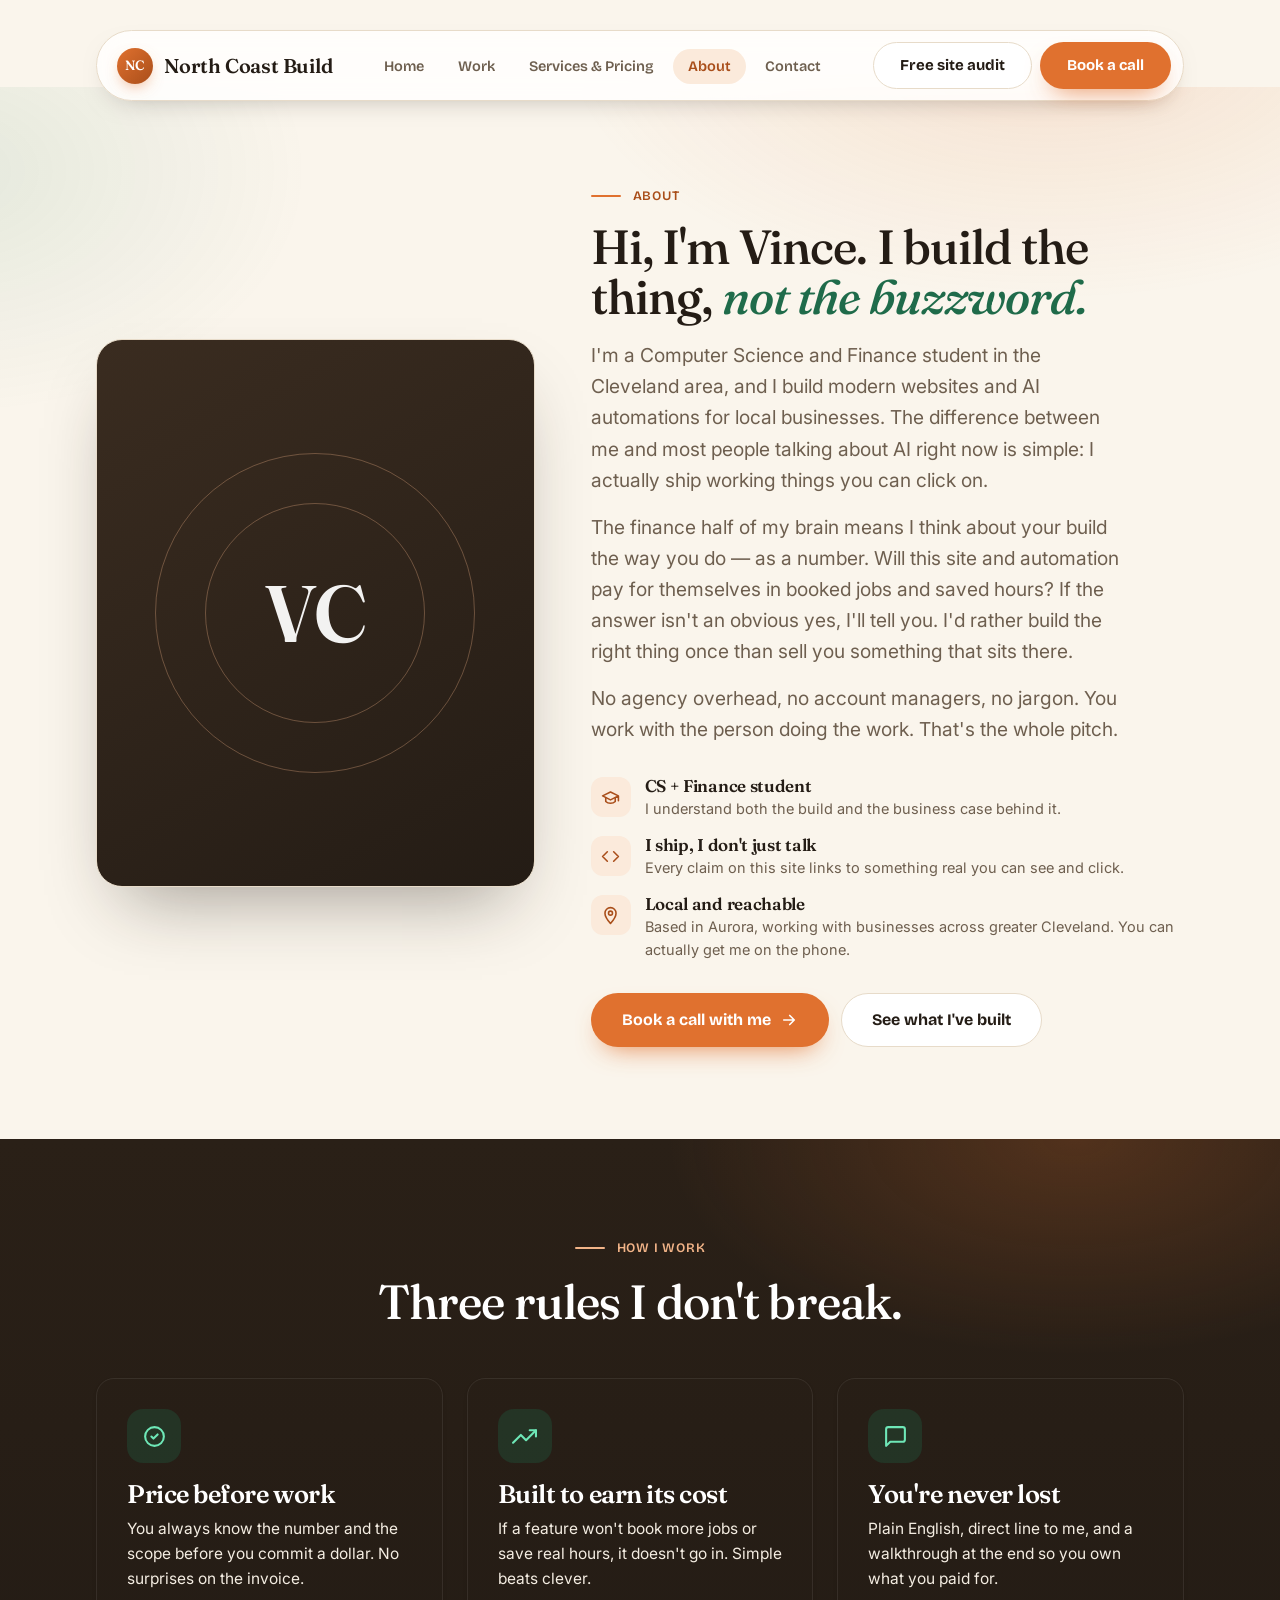
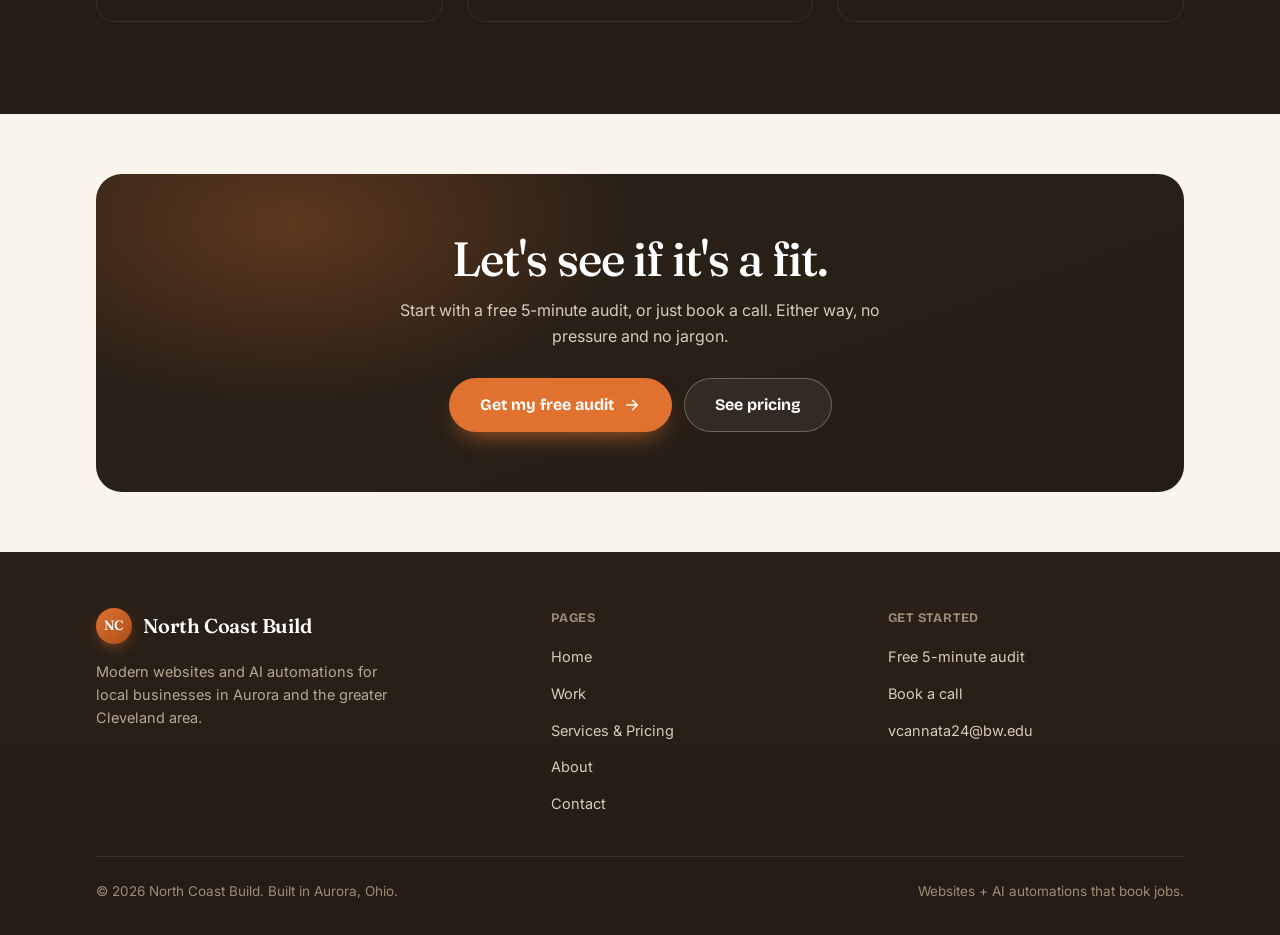
==== about.html @ 2bb50b2e "Initial site: North Coast Build marketing site Static multi-page closer site for local-business web " ====
<!DOCTYPE html>
<html lang="en">
<head>
<meta charset="UTF-8" />
<meta name="viewport" content="width=device-width, initial-scale=1" />
<title>About — North Coast Build</title>
<meta name="description" content="A Computer Science and Finance student who ships working websites and AI automations for local businesses — not just talks about them." />
<link rel="preconnect" href="https://fonts.googleapis.com" />
<link rel="preconnect" href="https://fonts.gstatic.com" crossorigin />
<link rel="icon" href="favicon.svg" type="image/svg+xml" />
<link rel="apple-touch-icon" href="favicon.svg" />
<meta name="theme-color" content="#E0712F" />
<link rel="canonical" href="https://northcoastbuild.com/about.html" />
<meta property="og:type" content="website" />
<meta property="og:site_name" content="North Coast Build" />
<meta property="og:title" content="About — North Coast Build" />
<meta property="og:description" content="A Computer Science and Finance student who ships working websites and AI automations for local businesses — not just talks about them." />
<meta property="og:url" content="https://northcoastbuild.com/about.html" />
<meta property="og:image" content="https://northcoastbuild.com/og-image.png" />
<meta property="og:image:width" content="1200" />
<meta property="og:image:height" content="630" />
<meta name="twitter:card" content="summary_large_image" />
<meta name="twitter:title" content="About — North Coast Build" />
<meta name="twitter:description" content="I build the thing, not the buzzword. CS + Finance student shipping for local business." />
<meta name="twitter:image" content="https://northcoastbuild.com/og-image.png" />
<link rel="stylesheet" href="styles.css" />
</head>
<body>

<!-- ================= NAV ================= -->
<div class="nav-wrap">
  <div class="container">
    <nav class="nav" aria-label="Primary">
      <a class="brand" href="index.html" aria-label="North Coast Build home">
        <span class="brand-mark" aria-hidden="true">
          <span class="mono-nc">NC</span>
        </span>
        North Coast Build
      </a>
      <ul class="nav-links">
        <li><a href="index.html">Home</a></li>
        <li><a href="work.html">Work</a></li>
        <li><a href="services.html">Services &amp; Pricing</a></li>
        <li><a href="about.html" class="active">About</a></li>
        <li><a href="contact.html">Contact</a></li>
      </ul>
      <div class="nav-cta">
        <a href="contact.html" class="btn btn-ghost">Free site audit</a>
        <a href="contact.html" class="btn btn-primary">Book a call</a>
      </div>
      <button class="nav-toggle" aria-label="Open menu" aria-expanded="false">
        <svg viewBox="0 0 24 24" fill="none" stroke="currentColor" stroke-width="2" stroke-linecap="round"><path d="M4 6h16M4 12h16M4 18h16"/></svg>
      </button>
    </nav>
  </div>
</div>

<!-- ================= ABOUT ================= -->
<header class="hero">
  <div class="container section">
    <div class="about-grid">
      <div class="reveal">
        <div class="portrait" role="img" aria-label="Vince Cannata">
          <span class="ring r1"></span>
          <span class="ring r2"></span>
          <span class="mono">VC</span>
        </div>
      </div>
      <div>
        <span class="eyebrow reveal">About</span>
        <h1 class="h1 reveal" style="margin:16px 0 18px;font-size:clamp(2.1rem,4vw,3rem);">Hi, I'm Vince. I build the thing, <em>not the buzzword.</em></h1>
        <p class="lead reveal" style="margin-bottom:16px;">I'm a Computer Science and Finance student in the Cleveland area, and I build modern websites and AI automations for local businesses. The difference between me and most people talking about AI right now is simple: I actually ship working things you can click on.</p>
        <p class="lead reveal" style="margin-bottom:16px;">The finance half of my brain means I think about your build the way you do — as a number. Will this site and automation pay for themselves in booked jobs and saved hours? If the answer isn't an obvious yes, I'll tell you. I'd rather build the right thing once than sell you something that sits there.</p>
        <p class="lead reveal">No agency overhead, no account managers, no jargon. You work with the person doing the work. That's the whole pitch.</p>

        <ul class="fact-list reveal">
          <li>
            <span class="fact-ic" aria-hidden="true"><svg viewBox="0 0 24 24" fill="none" stroke="currentColor" stroke-width="2" stroke-linecap="round" stroke-linejoin="round"><path d="M22 10v6M2 10l10-5 10 5-10 5z"/><path d="M6 12v5c3 3 9 3 12 0v-5"/></svg></span>
            <div><h4>CS + Finance student</h4><p>I understand both the build and the business case behind it.</p></div>
          </li>
          <li>
            <span class="fact-ic" aria-hidden="true"><svg viewBox="0 0 24 24" fill="none" stroke="currentColor" stroke-width="2" stroke-linecap="round" stroke-linejoin="round"><path d="M16 18l6-6-6-6M8 6l-6 6 6 6"/></svg></span>
            <div><h4>I ship, I don't just talk</h4><p>Every claim on this site links to something real you can see and click.</p></div>
          </li>
          <li>
            <span class="fact-ic" aria-hidden="true"><svg viewBox="0 0 24 24" fill="none" stroke="currentColor" stroke-width="2" stroke-linecap="round" stroke-linejoin="round"><path d="M12 2a7 7 0 0 0-7 7c0 5 7 13 7 13s7-8 7-13a7 7 0 0 0-7-7z"/><circle cx="12" cy="9" r="2.5"/></svg></span>
            <div><h4>Local and reachable</h4><p>Based in Aurora, working with businesses across greater Cleveland. You can actually get me on the phone.</p></div>
          </li>
        </ul>

        <div class="hero-cta reveal" style="margin-top:32px;">
          <a href="contact.html" class="btn btn-primary btn-lg">Book a call with me
            <svg viewBox="0 0 24 24" fill="none" stroke="currentColor" stroke-width="2.2" stroke-linecap="round" stroke-linejoin="round"><path d="M5 12h14M13 6l6 6-6 6"/></svg>
          </a>
          <a href="work.html" class="btn btn-ghost btn-lg">See what I've built</a>
        </div>
      </div>
    </div>
  </div>
</header>

<!-- ================= PRINCIPLES ================= -->
<section class="section band-dark">
  <div class="container">
    <div class="sec-head center reveal">
      <span class="eyebrow eyebrow--light">How I work</span>
      <h2 class="h2">Three rules I don't break.</h2>
    </div>
    <div class="grid grid-3 reveal">
      <div class="card" style="background:var(--ink-2);border-color:rgba(255,255,255,.08);">
        <span class="feature-ic" style="background:rgba(16,185,129,.14);color:#6EE7B7;" aria-hidden="true"><svg viewBox="0 0 24 24" fill="none" stroke="currentColor" stroke-width="2" stroke-linecap="round" stroke-linejoin="round"><path d="M9 12l2 2 4-4"/><circle cx="12" cy="12" r="9"/></svg></span>
        <h3 class="h3" style="color:#fff;">Price before work</h3>
        <p style="color:var(--slate-300);">You always know the number and the scope before you commit a dollar. No surprises on the invoice.</p>
      </div>
      <div class="card" style="background:var(--ink-2);border-color:rgba(255,255,255,.08);">
        <span class="feature-ic" style="background:rgba(16,185,129,.14);color:#6EE7B7;" aria-hidden="true"><svg viewBox="0 0 24 24" fill="none" stroke="currentColor" stroke-width="2" stroke-linecap="round" stroke-linejoin="round"><path d="M23 6l-9.5 9.5-5-5L1 18"/><path d="M17 6h6v6"/></svg></span>
        <h3 class="h3" style="color:#fff;">Built to earn its cost</h3>
        <p style="color:var(--slate-300);">If a feature won't book more jobs or save real hours, it doesn't go in. Simple beats clever.</p>
      </div>
      <div class="card" style="background:var(--ink-2);border-color:rgba(255,255,255,.08);">
        <span class="feature-ic" style="background:rgba(16,185,129,.14);color:#6EE7B7;" aria-hidden="true"><svg viewBox="0 0 24 24" fill="none" stroke="currentColor" stroke-width="2" stroke-linecap="round" stroke-linejoin="round"><path d="M21 15a2 2 0 0 1-2 2H7l-4 4V5a2 2 0 0 1 2-2h14a2 2 0 0 1 2 2z"/></svg></span>
        <h3 class="h3" style="color:#fff;">You're never lost</h3>
        <p style="color:var(--slate-300);">Plain English, direct line to me, and a walkthrough at the end so you own what you paid for.</p>
      </div>
    </div>
  </div>
</section>

<!-- ================= CTA ================= -->
<section class="section--tight">
  <div class="container">
    <div class="cta-banner reveal">
      <h2 class="h2" style="margin-top:0;">Let's see if it's a fit.</h2>
      <p>Start with a free 5-minute audit, or just book a call. Either way, no pressure and no jargon.</p>
      <div class="hero-cta">
        <a href="contact.html" class="btn btn-primary btn-lg">Get my free audit
          <svg viewBox="0 0 24 24" fill="none" stroke="currentColor" stroke-width="2.2" stroke-linecap="round" stroke-linejoin="round"><path d="M5 12h14M13 6l6 6-6 6"/></svg>
        </a>
        <a href="services.html" class="btn btn-outline-light btn-lg">See pricing</a>
      </div>
    </div>
  </div>
</section>

<!-- ================= FOOTER ================= -->
<footer class="footer">
  <div class="container">
    <div class="footer-grid">
      <div>
        <a class="brand" href="index.html">
          <span class="brand-mark" aria-hidden="true"><span class="mono-nc">NC</span></span>
          North Coast Build
        </a>
        <p>Modern websites and AI automations for local businesses in Aurora and the greater Cleveland area.</p>
      </div>
      <div>
        <h5>Pages</h5>
        <ul class="footer-links">
          <li><a href="index.html">Home</a></li>
          <li><a href="work.html">Work</a></li>
          <li><a href="services.html">Services &amp; Pricing</a></li>
          <li><a href="about.html">About</a></li>
          <li><a href="contact.html">Contact</a></li>
        </ul>
      </div>
      <div>
        <h5>Get started</h5>
        <ul class="footer-links">
          <li><a href="contact.html">Free 5-minute audit</a></li>
          <li><a href="contact.html">Book a call</a></li>
          <li><a href="mailto:vcannata24@bw.edu">vcannata24@bw.edu</a></li>
        </ul>
      </div>
    </div>
    <div class="footer-bottom">
      <span>© 2026 North Coast Build. Built in Aurora, Ohio.</span>
      <span>Websites + AI automations that book jobs.</span>
    </div>
  </div>
</footer>

<script src="script.js"></script>
</body>
</html>
---- styles.css ----
/* =========================================================
   Cannata Build — shared stylesheet
   WARM EDITORIAL · Fraunces serif + warm cream + amber
   (blend of "Editorial Authority" × "Warm & Approachable")
   ========================================================= */

@import url('https://fonts.googleapis.com/css2?family=Fraunces:ital,opsz,wght@0,9..144,400;0,9..144,500;0,9..144,600;1,9..144,500;1,9..144,600&family=Bricolage+Grotesque:opsz,wght@12..96,500;12..96,600;12..96,700;12..96,800&family=Inter:wght@400;500;600&display=swap');

:root {
  /* warm paper + ink */
  --paper:      #FAF5EC;
  --paper-2:    #F2EADB;
  --card:       #FFFFFF;
  --ink:        #241C15;
  --ink-soft:   #3A2E23;
  --muted:      #6E5F4F;
  --muted-2:    #8A7B68;
  --line:       #E7DBC9;
  --line-soft:  #EFE6D8;

  /* accents */
  --amber:      #E0712F;
  --amber-600:  #C85F22;
  --amber-700:  #A94E1A;
  --amber-soft: #FBEADB;
  --green:      #2C7A53;
  --green-700:  #1F6B4A;
  --green-soft: #E7F0EA;

  --radius:     18px;
  --radius-lg:  26px;
  --radius-sm:  12px;
  --pill:       999px;

  --shadow-sm:  0 1px 2px rgba(36,28,21,.05), 0 2px 8px -4px rgba(36,28,21,.10);
  --shadow:     0 18px 40px -24px rgba(36,28,21,.35);
  --shadow-lg:  0 36px 70px -28px rgba(36,28,21,.42);
  --ring:       0 0 0 4px rgba(224,113,47,.28);

  --maxw:       1140px;
  --font-display: 'Fraunces', Georgia, serif;
  --font-ui:    'Bricolage Grotesque', system-ui, sans-serif;
  --font-body:  'Inter', system-ui, sans-serif;
}

* { box-sizing: border-box; }
html { scroll-behavior: smooth; }

body {
  margin: 0;
  font-family: var(--font-body);
  color: var(--ink-soft);
  background: var(--paper);
  line-height: 1.6;
  -webkit-font-smoothing: antialiased;
  text-rendering: optimizeLegibility;
}

img { max-width: 100%; display: block; }
a { color: inherit; text-decoration: none; }

h1, h2, h3, h4 {
  font-family: var(--font-display);
  color: var(--ink);
  line-height: 1.04;
  letter-spacing: -0.018em;
  font-weight: 500;
  margin: 0;
}
/* editorial italic highlight */
h1 em, h2 em, h3 em, .hl { font-style: italic; color: var(--green-700); }
p { margin: 0; }

.container {
  width: 100%;
  max-width: var(--maxw);
  margin-inline: auto;
  padding-inline: 26px;
}

.section { padding-block: 92px; }
.section--tight { padding-block: 60px; }

/* ---------- Eyebrow ---------- */
.eyebrow {
  display: inline-flex;
  align-items: center;
  gap: 12px;
  font-family: var(--font-ui);
  font-weight: 600;
  font-size: 13px;
  letter-spacing: .06em;
  text-transform: uppercase;
  color: var(--amber-700);
}
.eyebrow::before {
  content: "";
  width: 30px; height: 2px;
  background: var(--amber);
  border-radius: 2px;
}
.eyebrow--light { color: #F2B488; }
.eyebrow--light::before { background: #F2B488; }
/* centered eyebrow keeps the rule on the left of the text */
.center .eyebrow, .sec-head.center .eyebrow { justify-content: center; }

.h1 { font-size: clamp(2.6rem, 5.6vw, 4.6rem); font-weight: 500; }
.h2 { font-size: clamp(2rem, 3.8vw, 3rem); font-weight: 500; }
.h3 { font-size: clamp(1.3rem, 2vw, 1.7rem); font-weight: 600; }

.lead {
  font-size: clamp(1.06rem, 1.5vw, 1.22rem);
  color: var(--muted);
  line-height: 1.62;
}
.muted { color: var(--muted); }
.center { text-align: center; }
.mx-auto { margin-inline: auto; }
.maxw-prose { max-width: 620px; }
.maxw-narrow { max-width: 720px; }

/* ---------- Buttons ---------- */
.btn {
  display: inline-flex;
  align-items: center;
  justify-content: center;
  gap: 9px;
  font-family: var(--font-ui);
  font-weight: 700;
  font-size: 15px;
  line-height: 1;
  padding: 15px 26px;
  border-radius: var(--pill);
  border: 1.5px solid transparent;
  cursor: pointer;
  transition: transform .16s ease, box-shadow .2s ease, background-color .2s ease, color .2s ease, border-color .2s ease;
  white-space: nowrap;
}
.btn svg { width: 18px; height: 18px; }
.btn:focus-visible { outline: none; box-shadow: var(--ring); }

.btn-primary {
  background: var(--amber);
  color: #fff;
  box-shadow: 0 12px 26px -12px rgba(224,113,47,.85);
}
.btn-primary:hover { background: var(--amber-600); transform: translateY(-1px); box-shadow: 0 16px 32px -12px rgba(224,113,47,.95); }

.btn-ghost {
  background: var(--card);
  color: var(--ink);
  border-color: var(--line);
}
.btn-ghost:hover { border-color: var(--amber); color: var(--amber-700); }

.btn-light { background: var(--paper); color: var(--ink); }
.btn-light:hover { background: #fff; box-shadow: var(--shadow); }

.btn-outline-light {
  background: rgba(255,255,255,.06);
  color: #fff;
  border-color: rgba(255,255,255,.28);
}
.btn-outline-light:hover { background: rgba(255,255,255,.12); border-color: rgba(255,255,255,.5); }

.btn-block { width: 100%; }
.btn-lg { padding: 17px 30px; font-size: 16px; }

/* ---------- Navbar ---------- */
.nav-wrap { position: sticky; top: 14px; z-index: 50; padding-top: 16px; }
.nav {
  display: flex;
  align-items: center;
  justify-content: space-between;
  gap: 24px;
  background: rgba(255,255,255,.82);
  backdrop-filter: saturate(150%) blur(14px);
  -webkit-backdrop-filter: saturate(150%) blur(14px);
  border: 1px solid var(--line);
  border-radius: var(--pill);
  padding: 11px 12px 11px 20px;
  box-shadow: 0 10px 30px -20px rgba(36,28,21,.5);
}
.brand {
  display: inline-flex;
  align-items: center;
  gap: 11px;
  font-family: var(--font-display);
  font-weight: 600;
  font-size: 20px;
  color: var(--ink);
  letter-spacing: -0.01em;
}
.brand-mark {
  width: 36px; height: 36px;
  border-radius: 50%;
  background: linear-gradient(135deg, var(--amber) 0%, var(--amber-700) 100%);
  display: grid; place-items: center;
  color: #fff;
  box-shadow: 0 6px 16px -6px rgba(224,113,47,.7);
}
.brand-mark svg { width: 19px; height: 19px; }
.brand-mark .mono-nc { font-family: var(--font-display); font-weight: 600; font-size: 13.5px; letter-spacing: -0.01em; line-height: 1; }

.nav-links { display: flex; align-items: center; gap: 4px; list-style: none; margin: 0; padding: 0; }
.nav-links a {
  font-family: var(--font-ui);
  font-weight: 600;
  font-size: 14.5px;
  color: var(--muted);
  padding: 9px 15px;
  border-radius: var(--pill);
  transition: color .15s ease, background-color .15s ease;
}
.nav-links a:hover { color: var(--ink); background: var(--amber-soft); }
.nav-links a.active { color: var(--amber-700); background: var(--amber-soft); }

.nav-cta { display: flex; align-items: center; gap: 8px; }

.nav-toggle {
  display: none;
  width: 44px; height: 44px;
  border: 1px solid var(--line);
  background: #fff;
  border-radius: 50%;
  cursor: pointer;
  align-items: center; justify-content: center;
}
.nav-toggle svg { width: 22px; height: 22px; color: var(--ink); }

/* ---------- Hero ---------- */
.hero {
  position: relative;
  overflow: hidden;
  background:
    radial-gradient(820px 460px at 82% -6%, rgba(224,113,47,.16), transparent 60%),
    radial-gradient(620px 420px at -4% 8%, rgba(44,122,83,.10), transparent 58%),
    var(--paper);
}
.hero-grid { display: grid; grid-template-columns: 1.05fr .95fr; gap: 56px; align-items: center; }
.hero h1 { margin-bottom: 22px; }
.hero .lead { max-width: 540px; margin-bottom: 32px; }
.hero-cta { display: flex; flex-wrap: wrap; gap: 12px; }
.hero-note { margin-top: 22px; display: flex; align-items: center; gap: 9px; font-size: 14px; color: var(--muted-2); }
.hero-note svg { width: 17px; height: 17px; color: var(--green); }

/* ---------- Proof strip ---------- */
.proof-strip {
  display: flex; flex-wrap: wrap; gap: 16px 40px; align-items: center;
  margin-top: 40px; padding-top: 28px;
  border-top: 1px solid var(--line);
}
.proof-item { display: flex; align-items: center; gap: 13px; }
.proof-num { font-family: var(--font-display); font-weight: 600; font-size: 30px; color: var(--ink); line-height: 1; }
.proof-label { font-size: 13px; color: var(--muted-2); line-height: 1.3; max-width: 140px; }

/* ---------- Hero visual ---------- */
.hero-visual { position: relative; }
.device {
  background: var(--card);
  border: 1px solid var(--line);
  border-radius: var(--radius-lg);
  box-shadow: var(--shadow-lg);
  overflow: hidden;
}
.device-bar {
  display: flex; align-items: center; gap: 7px;
  padding: 13px 16px;
  border-bottom: 1px solid var(--line-soft);
  background: var(--paper-2);
}
.dot { width: 11px; height: 11px; border-radius: 50%; }
.dot-r { background: #E8743B; } .dot-y { background: #F2B33D; } .dot-g { background: #58A06A; }
.device-url { margin-left: 10px; font-size: 12px; color: var(--muted-2); background: #fff; border-radius: var(--pill); padding: 5px 14px; flex: 1; }
.device-body { padding: 22px; }

.mock-hero {
  background: linear-gradient(135deg, #2E241B, var(--ink));
  border-radius: var(--radius-sm);
  padding: 22px;
  color: #fff;
}
.mock-pill { display:inline-block; font-family:var(--font-ui); font-size: 10px; font-weight:700; letter-spacing:.06em; text-transform:uppercase; color:#F2B488; background:rgba(224,113,47,.18); padding:5px 10px; border-radius:var(--pill); }
.mock-h { font-family: var(--font-display); font-weight: 600; font-size: 20px; margin: 12px 0 7px; line-height:1.1; }
.mock-sub { font-size: 12.5px; color: #D8CBBB; margin-bottom: 14px; }
.mock-btn { display:inline-block; font-family:var(--font-ui); background: var(--amber); color:#fff; font-weight:700; font-size:12px; padding:9px 16px; border-radius:var(--pill); }
.mock-row { display:flex; gap:10px; margin-top:16px; }
.mock-card { flex:1; background:#fff; border:1px solid var(--line); border-radius:var(--radius-sm); padding:13px; }
.mock-card .k { font-family:var(--font-display); font-weight:600; font-size:20px; color:var(--ink); }
.mock-card .l { font-size:10.5px; color:var(--muted-2); }

.float-card {
  position: absolute;
  background: #fff;
  border: 1px solid var(--line);
  border-radius: var(--radius);
  box-shadow: var(--shadow-lg);
  padding: 13px 16px;
  display: flex; align-items: center; gap: 11px;
}
.float-card .ic { width: 38px; height: 38px; border-radius: 11px; display: grid; place-items: center; flex: none; }
.float-card .ic svg { width: 19px; height: 19px; }
.float-card .ft { font-family: var(--font-ui); font-weight: 700; font-size: 13.5px; color: var(--ink); }
.float-card .fs { font-size: 11.5px; color: var(--muted-2); }
.float-a { bottom: -22px; left: -26px; }
.float-b { top: -20px; right: -22px; }
.ic-emerald { background: var(--green-soft); color: var(--green-700); }
.ic-amber { background: var(--amber-soft); color: var(--amber-700); }

/* ---------- Grids / cards ---------- */
.grid { display: grid; gap: 24px; }
.grid-2 { grid-template-columns: repeat(2, 1fr); }
.grid-3 { grid-template-columns: repeat(3, 1fr); }
.grid-4 { grid-template-columns: repeat(4, 1fr); }

.card {
  background: var(--card);
  border: 1px solid var(--line);
  border-radius: var(--radius);
  padding: 30px;
  box-shadow: var(--shadow-sm);
  transition: transform .18s ease, box-shadow .25s ease, border-color .2s ease;
}
.card-hover:hover { transform: translateY(-5px); box-shadow: var(--shadow); border-color: #E0D2BC; }

.feature-ic {
  width: 54px; height: 54px;
  border-radius: 16px;
  background: var(--amber-soft);
  color: var(--amber-700);
  display: grid; place-items: center;
  margin-bottom: 18px;
}
.feature-ic svg { width: 25px; height: 25px; }
.card h3 { margin-bottom: 9px; }
.card p { color: var(--muted); font-size: 15.5px; }

/* ---------- Section heading ---------- */
.sec-head { max-width: 680px; margin-bottom: 52px; }
.sec-head.center { margin-inline: auto; }
.sec-head .h2 { margin: 18px 0 14px; }

/* ---------- Steps ---------- */
.steps { counter-reset: step; }
.step { display: flex; gap: 20px; align-items: flex-start; }
.step-num {
  flex: none; width: 50px; height: 50px;
  border-radius: 50%;
  background: var(--ink); color: #fff;
  font-family: var(--font-display); font-weight: 600; font-size: 20px;
  display: grid; place-items: center;
}
.step h3 { margin-bottom: 7px; }
.step p { color: var(--muted); font-size: 15.5px; }

/* ---------- Before / After ---------- */
.ba {
  display: grid;
  grid-template-columns: 1fr auto 1fr;
  align-items: stretch;
  border: 1px solid var(--line);
  border-radius: var(--radius-lg);
  overflow: hidden;
  background: #fff;
  box-shadow: var(--shadow-sm);
}
.ba-col { padding: 34px; }
.ba-before { background: var(--paper-2); }
.ba-after { background: linear-gradient(150deg, var(--amber-soft), #FFF7EF); }
.ba-divider { width: 56px; display: grid; place-items: center; background: #fff; border-inline: 1px solid var(--line); }
.ba-divider svg { width: 22px; height: 22px; color: var(--amber); }
.ba-tag {
  font-family: var(--font-ui); font-weight: 700; font-size: 12px;
  letter-spacing: .08em; text-transform: uppercase;
  margin-bottom: 18px; display: inline-block;
}
.ba-before .ba-tag { color: var(--muted-2); }
.ba-after .ba-tag { color: var(--amber-700); }
.ba-list { list-style: none; margin: 0; padding: 0; display: grid; gap: 13px; }
.ba-list li { display: flex; gap: 11px; font-size: 15px; color: var(--ink-soft); }
.ba-list li svg { width: 18px; height: 18px; flex: none; margin-top: 2px; }
.ba-before li { color: var(--muted-2); }
.ba-before li svg { color: #C2B29A; }
.ba-after li svg { color: var(--amber); }

/* ---------- Case studies ---------- */
.case {
  background: #fff;
  border: 1px solid var(--line);
  border-radius: var(--radius-lg);
  overflow: hidden;
  box-shadow: var(--shadow-sm);
  transition: transform .18s ease, box-shadow .25s ease;
}
.case:hover { transform: translateY(-5px); box-shadow: var(--shadow); }
.case-media { position: relative; aspect-ratio: 16 / 10; display: grid; place-items: center; overflow: hidden; }
.case-body { padding: 28px; }
.case-cat { font-family: var(--font-ui); font-weight: 700; font-size: 12px; letter-spacing: .05em; text-transform: uppercase; color: var(--amber-700); }
.case-body h3 { margin: 10px 0 11px; }
.case-body p { color: var(--muted); font-size: 15px; }
.result-chip {
  display: inline-flex; align-items: center; gap: 8px;
  margin-top: 18px;
  background: var(--green-soft);
  border: 1px solid rgba(44,122,83,.25);
  color: var(--green-700);
  font-family: var(--font-ui); font-weight: 700; font-size: 13.5px;
  padding: 9px 15px; border-radius: var(--pill);
}
.result-chip svg { width: 16px; height: 16px; }

/* warm media gradients */
.g-spa    { background: linear-gradient(135deg,#F6C9A0,#E0712F); }
.g-dental { background: linear-gradient(135deg,#A8D5C0,#2C7A53); }
.g-land   { background: linear-gradient(135deg,#CFE3C4,#5E8C4E); }
.g-resto  { background: linear-gradient(135deg,#F2B98F,#A94E1A); }
.case-screen { width: 78%; background: #fff; border-radius: 14px 14px 0 0; box-shadow: var(--shadow-lg); overflow: hidden; align-self: end; }
.case-screen .device-bar { padding: 9px 11px; }
.case-screen .dot { width: 8px; height: 8px; }
.case-screen-body { padding: 14px; }
.csb-line { height: 9px; border-radius: 5px; background: var(--line); margin-bottom: 8px; }
.csb-line.w1 { width: 55%; background: var(--ink); height: 12px; }
.csb-line.w2 { width: 90%; }
.csb-line.w3 { width: 70%; }
.csb-btn { width: 38%; height: 22px; border-radius: var(--pill); background: var(--amber); margin-top: 4px; }

/* ---------- Pricing ---------- */
.price-grid { display: grid; grid-template-columns: repeat(3, 1fr); gap: 24px; align-items: stretch; }
.price-grid-2 { grid-template-columns: repeat(2, 1fr); max-width: 760px; margin-inline: auto; }
.price-card {
  position: relative;
  background: #fff;
  border: 1px solid var(--line);
  border-radius: var(--radius-lg);
  padding: 34px;
  display: flex; flex-direction: column;
  box-shadow: var(--shadow-sm);
}
.price-card.featured {
  border-color: var(--amber);
  box-shadow: 0 34px 64px -26px rgba(224,113,47,.4);
  background: linear-gradient(180deg,#fff,#FFFBF6);
}
.price-flag {
  position: absolute; top: -14px; left: 50%; transform: translateX(-50%);
  font-family: var(--font-ui); background: var(--amber); color: #fff;
  font-weight: 700; font-size: 12px; letter-spacing: .03em;
  padding: 7px 16px; border-radius: var(--pill);
  box-shadow: 0 10px 20px -8px rgba(224,113,47,.8);
}
.price-name { font-family: var(--font-display); font-weight: 600; font-size: 22px; color: var(--ink); }
.price-desc { color: var(--muted); font-size: 14px; margin-top: 7px; min-height: 40px; }
.price-amt { display: flex; align-items: baseline; gap: 6px; margin: 18px 0 4px; }
.price-amt .from { font-family: var(--font-ui); font-size: 13px; color: var(--muted-2); }
.price-amt .num { font-family: var(--font-display); font-weight: 600; font-size: 44px; color: var(--ink); letter-spacing: -0.02em; }
.price-amt .per { font-size: 14px; color: var(--muted-2); }
.price-sub { font-family: var(--font-ui); font-size: 13px; color: var(--muted-2); margin-bottom: 24px; }
.price-feats { list-style: none; margin: 0 0 26px; padding: 24px 0 0; border-top: 1px solid var(--line-soft); display: grid; gap: 13px; flex: 1; }
.price-feats li { display: flex; gap: 11px; font-size: 14.5px; color: var(--ink-soft); }
.price-feats li svg { width: 18px; height: 18px; color: var(--green); flex: none; margin-top: 1px; }

/* ---------- Dark band (warm) ---------- */
.band-dark {
  background:
    radial-gradient(680px 360px at 84% 0%, rgba(224,113,47,.22), transparent 60%),
    linear-gradient(180deg, #2A2017, var(--ink));
  color: #F4EDE2;
}
.band-dark .h2, .band-dark h3 { color: #fff; }
.band-dark h1 em, .band-dark h2 em, .band-dark h3 em { color: #F2B488; }
.band-dark .lead { color: #D8CBBB; }
.band-dark .eyebrow { color: #F2B488; }
.band-dark .eyebrow::before { background: #F2B488; }

/* ---------- About ---------- */
.about-grid { display: grid; grid-template-columns: .85fr 1.15fr; gap: 56px; align-items: center; }
.portrait {
  aspect-ratio: 4/5;
  border-radius: var(--radius-lg);
  background: linear-gradient(150deg, #3A2C20, var(--ink));
  border: 1px solid var(--line);
  box-shadow: var(--shadow-lg);
  position: relative; overflow: hidden;
  display: grid; place-items: center;
}
.portrait .mono { font-family: var(--font-display); font-weight: 600; font-size: clamp(3rem, 8vw, 5rem); color: rgba(255,255,255,.94); letter-spacing: -0.02em; }
.portrait .ring { position:absolute; border-radius:50%; border:1px solid rgba(242,180,136,.32); }
.portrait .ring.r1 { width:320px; height:320px; }
.portrait .ring.r2 { width:220px; height:220px; }
.fact-list { list-style: none; margin: 28px 0 0; padding: 0; display: grid; gap: 16px; }
.fact-list li { display: flex; gap: 14px; }
.fact-ic { width: 40px; height: 40px; border-radius: 12px; background: var(--amber-soft); color: var(--amber-700); display: grid; place-items: center; flex: none; }
.fact-ic svg { width: 19px; height: 19px; }
.fact-list h4 { font-family: var(--font-display); font-weight: 600; font-size: 17px; margin: 0 0 2px; color: var(--ink); }
.fact-list p { font-size: 14.5px; color: var(--muted); }

/* ---------- Contact ---------- */
.contact-grid { display: grid; grid-template-columns: 1fr 1fr; gap: 48px; align-items: start; }
.form-field { margin-bottom: 18px; }
.form-field label { display: block; font-family: var(--font-ui); font-weight: 600; font-size: 14px; color: var(--ink); margin-bottom: 7px; }
.form-field input, .form-field select, .form-field textarea {
  width: 100%;
  font-family: var(--font-body); font-size: 15px;
  color: var(--ink);
  background: var(--paper);
  border: 1px solid var(--line);
  border-radius: 14px;
  padding: 13px 16px;
  transition: border-color .15s ease, box-shadow .15s ease, background-color .15s;
}
.form-field input:focus, .form-field select:focus, .form-field textarea:focus {
  outline: none; background: #fff; border-color: var(--amber);
  box-shadow: 0 0 0 4px rgba(224,113,47,.15);
}
.form-field textarea { resize: vertical; min-height: 120px; }
.form-note { font-size: 13px; color: var(--muted-2); margin-top: 6px; }

.contact-aside { display: grid; gap: 16px; }
.contact-row { display: flex; gap: 14px; align-items: flex-start; }
.contact-row .ic { width: 46px; height: 46px; border-radius: 13px; background: var(--amber-soft); color: var(--amber-700); display: grid; place-items: center; flex: none; }
.contact-row .ic svg { width: 21px; height: 21px; }
.contact-row h4 { font-family: var(--font-display); font-weight: 600; font-size: 16px; margin: 0 0 2px; color: var(--ink); }
.contact-row a, .contact-row p { font-size: 14.5px; color: var(--muted); }
.contact-row a:hover { color: var(--amber-700); }

.form-success {
  display: none;
  background: var(--green-soft);
  border: 1px solid rgba(44,122,83,.3);
  color: var(--green-700);
  border-radius: 14px;
  padding: 16px 18px;
  font-size: 14.5px; font-weight: 500;
  margin-bottom: 18px;
}
.form-success.show { display: block; }

/* ---------- CTA banner ---------- */
.cta-banner {
  position: relative; overflow: hidden;
  background:
    radial-gradient(560px 300px at 18% 16%, rgba(224,113,47,.28), transparent 60%),
    linear-gradient(160deg, #2C2218, var(--ink));
  border-radius: var(--radius-lg);
  padding: 60px;
  text-align: center;
  color: #F4EDE2;
}
.cta-banner .h2 { color: #fff; margin-bottom: 14px; }
.cta-banner h2 em { color: #F2B488; }
.cta-banner p { color: #D8CBBB; max-width: 520px; margin: 0 auto 28px; }
.cta-banner .hero-cta { justify-content: center; }

/* ---------- FAQ ---------- */
.faq { max-width: 760px; margin-inline: auto; }
.faq-item { border: 1px solid var(--line); border-radius: var(--radius); background: #fff; margin-bottom: 12px; overflow: hidden; }
.faq-q {
  width: 100%; text-align: left;
  display: flex; align-items: center; justify-content: space-between; gap: 16px;
  font-family: var(--font-display); font-weight: 600; font-size: 17px; color: var(--ink);
  padding: 21px 24px; cursor: pointer; background: none; border: none;
}
.faq-q svg { width: 20px; height: 20px; color: var(--amber); transition: transform .2s ease; flex: none; }
.faq-item.open .faq-q svg { transform: rotate(45deg); }
.faq-a { max-height: 0; overflow: hidden; transition: max-height .28s ease; }
.faq-a-inner { padding: 0 24px 21px; color: var(--muted); font-size: 15px; }

/* ---------- Footer ---------- */
.footer { background: linear-gradient(180deg, #2A2017, var(--ink)); color: #D8CBBB; padding-block: 56px 32px; }
.footer .brand { color: #fff; }
.footer-grid { display: grid; grid-template-columns: 1.4fr 1fr 1fr; gap: 40px; margin-bottom: 40px; }
.footer p { font-size: 14.5px; color: #B6A793; max-width: 300px; margin-top: 16px; }
.footer h5 { font-family: var(--font-ui); font-size: 13px; letter-spacing: .06em; text-transform: uppercase; color: #9C8C77; margin: 0 0 16px; }
.footer-links { list-style: none; margin: 0; padding: 0; display: grid; gap: 11px; }
.footer-links a { font-size: 14.5px; color: #D8CBBB; transition: color .15s ease; }
.footer-links a:hover { color: #fff; }
.footer-bottom {
  border-top: 1px solid rgba(255,255,255,.09);
  padding-top: 24px;
  display: flex; justify-content: space-between; align-items: center; gap: 16px;
  font-size: 13.5px; color: #9C8C77; flex-wrap: wrap;
}

/* ---------- Reveal ---------- */
.reveal { opacity: 0; transform: translateY(18px); transition: opacity .6s ease, transform .6s ease; }
.reveal.in { opacity: 1; transform: none; }

/* ---------- Responsive ---------- */
@media (max-width: 940px) {
  .hero-grid { grid-template-columns: 1fr; gap: 48px; }
  .hero-visual { max-width: 460px; margin-inline: auto; }
  .about-grid { grid-template-columns: 1fr; gap: 36px; }
  .portrait { max-width: 360px; }
  .grid-3, .grid-4 { grid-template-columns: repeat(2, 1fr); }
  .price-grid { grid-template-columns: 1fr; max-width: 440px; margin-inline: auto; }
  .contact-grid { grid-template-columns: 1fr; gap: 36px; }
}
@media (max-width: 720px) {
  .section { padding-block: 64px; }
  .nav-links, .nav-cta .btn-ghost { display: none; }
  .nav-toggle { display: inline-flex; }
  .nav.open .nav-links {
    display: flex; position: absolute; top: 78px; left: 16px; right: 16px;
    flex-direction: column; align-items: stretch; gap: 4px;
    background: #fff; border: 1px solid var(--line); border-radius: var(--radius);
    padding: 12px; box-shadow: var(--shadow);
  }
  .nav.open .nav-links a { padding: 13px 14px; }
  .ba { grid-template-columns: 1fr; }
  .ba-divider { width: auto; height: 48px; border-inline: none; border-block: 1px solid var(--line); }
  .ba-divider svg { transform: rotate(90deg); }
  .grid-2, .grid-3, .grid-4 { grid-template-columns: 1fr; }
  .cta-banner { padding: 40px 26px; }
  .footer-grid { grid-template-columns: 1fr; gap: 28px; }
  .proof-strip { gap: 18px 28px; }
  .float-a { left: 0; bottom: -16px; }
  .float-b { right: 0; }
}

@media (prefers-reduced-motion: reduce) {
  * { animation: none !important; transition: none !important; scroll-behavior: auto !important; }
  .reveal { opacity: 1; transform: none; }
}
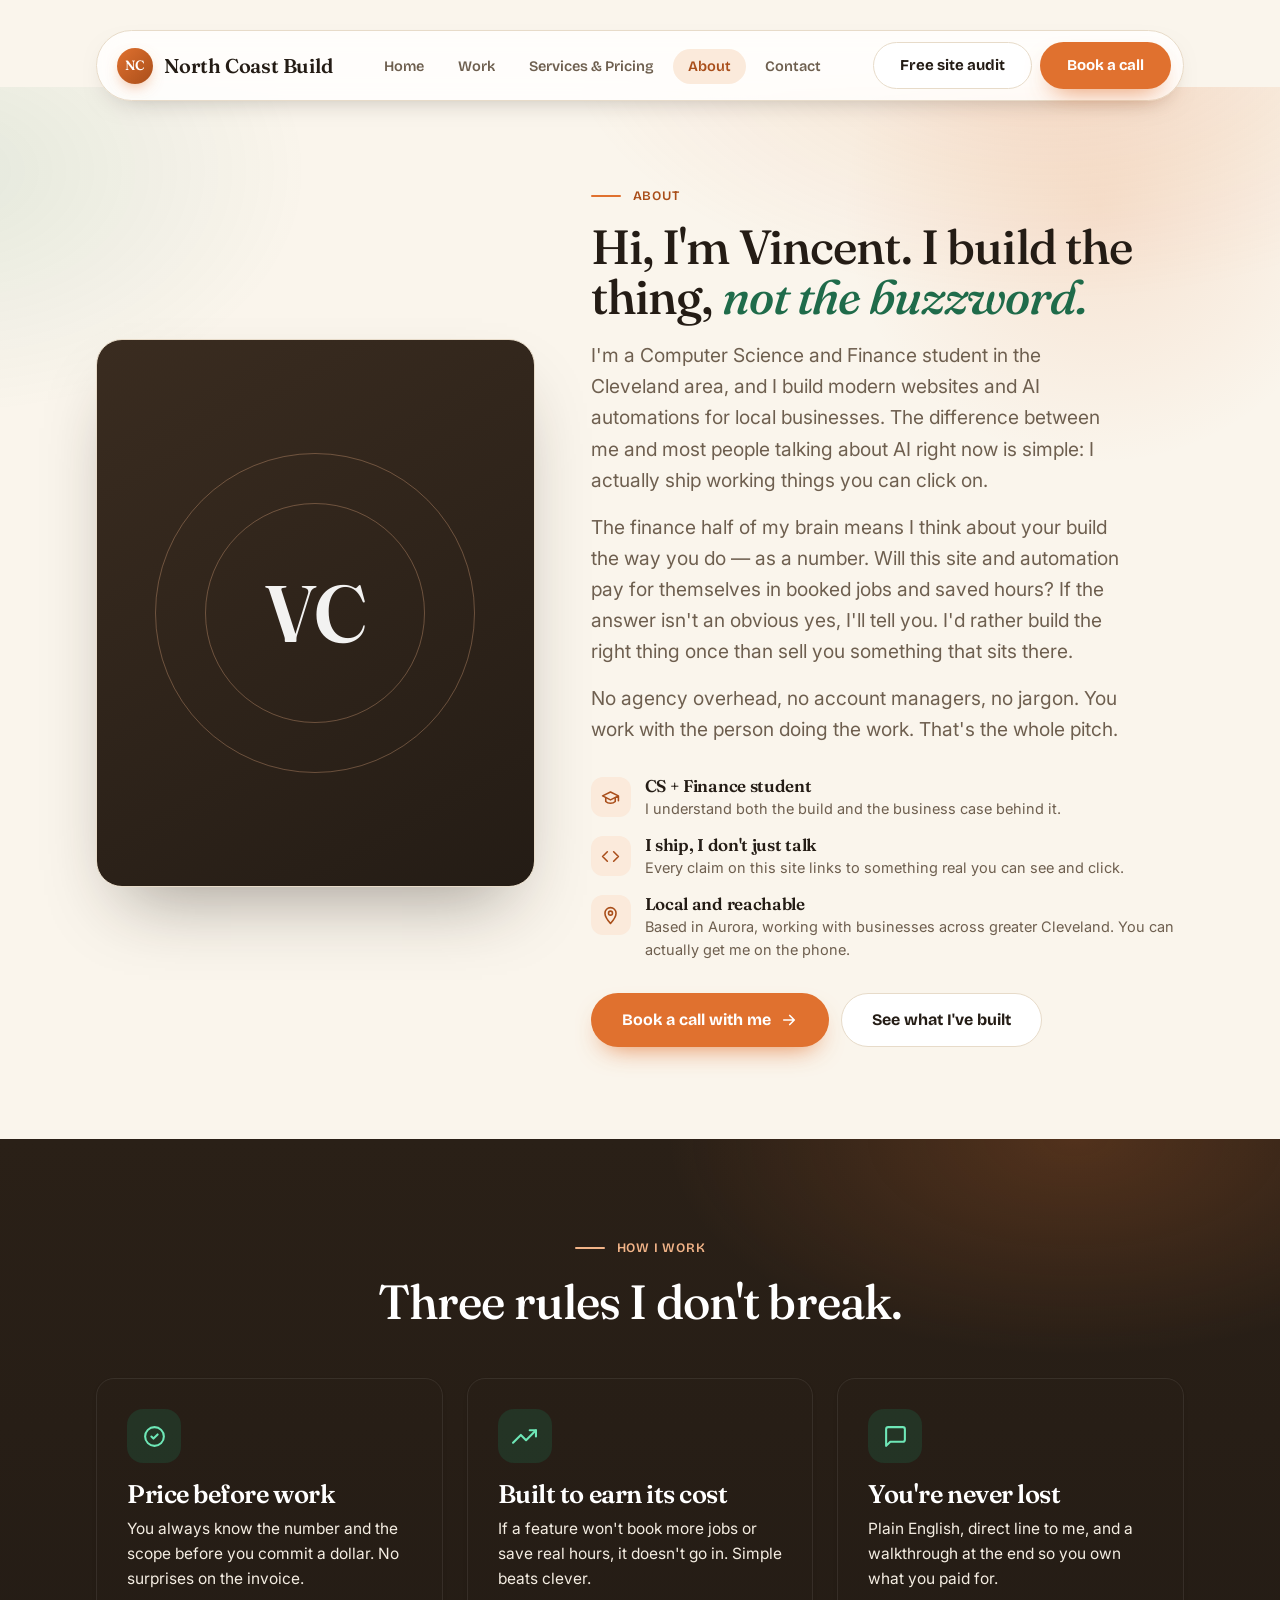
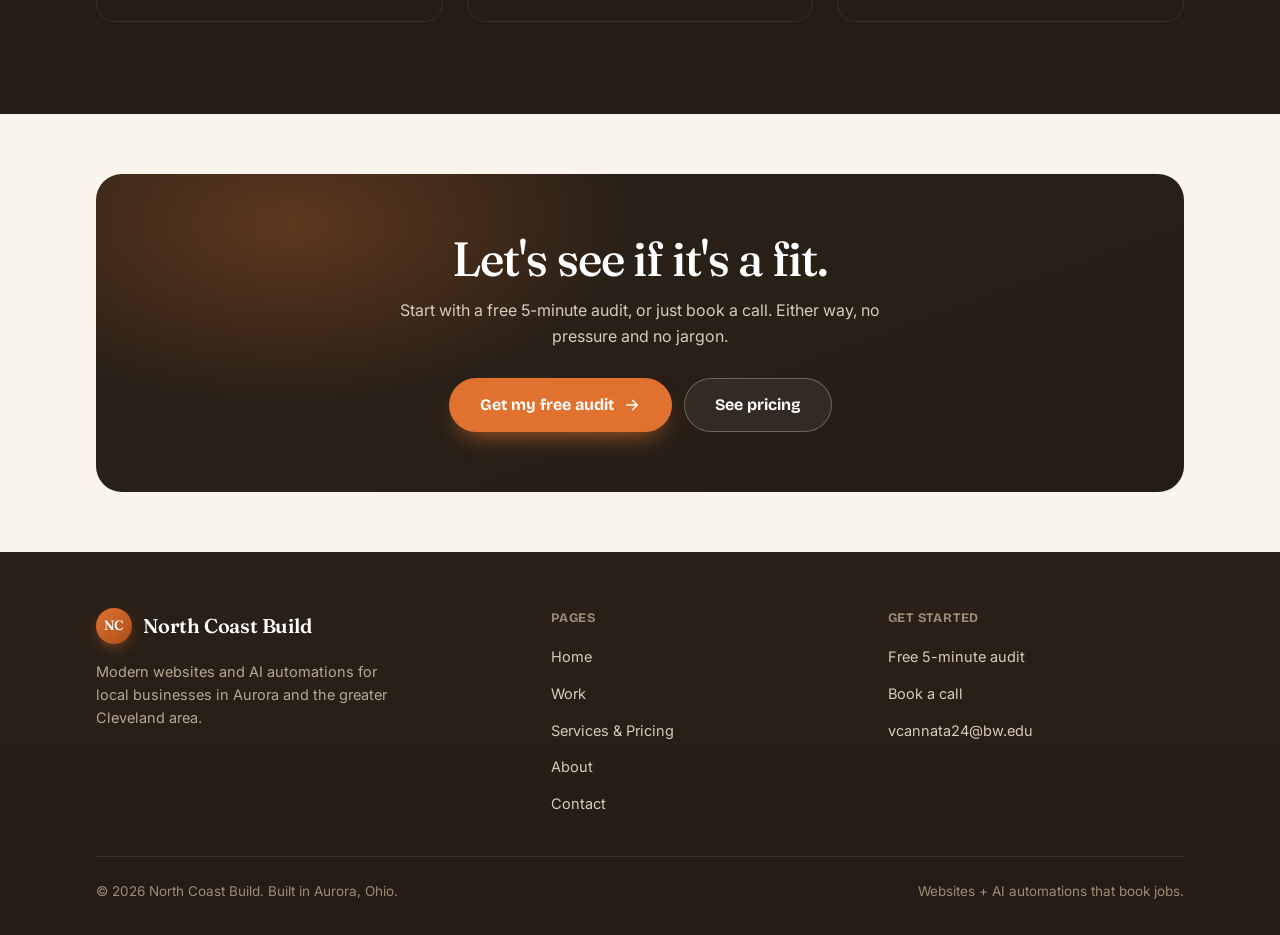
==== commit 8173cb94: "Add motion system, showpiece animations, and Vincent name fix Motion foundation: shared easing/durat" ====
--- a/about.html
+++ b/about.html
@@ -60,7 +60,7 @@
   <div class="container section">
     <div class="about-grid">
       <div class="reveal">
-        <div class="portrait" role="img" aria-label="Vince Cannata">
+        <div class="portrait" role="img" aria-label="Vincent Cannata">
           <span class="ring r1"></span>
           <span class="ring r2"></span>
           <span class="mono">VC</span>
@@ -68,7 +68,7 @@
       </div>
       <div>
         <span class="eyebrow reveal">About</span>
-        <h1 class="h1 reveal" style="margin:16px 0 18px;font-size:clamp(2.1rem,4vw,3rem);">Hi, I'm Vince. I build the thing, <em>not the buzzword.</em></h1>
+        <h1 class="h1 reveal" style="margin:16px 0 18px;font-size:clamp(2.1rem,4vw,3rem);">Hi, I'm Vincent. I build the thing, <em>not the buzzword.</em></h1>
         <p class="lead reveal" style="margin-bottom:16px;">I'm a Computer Science and Finance student in the Cleveland area, and I build modern websites and AI automations for local businesses. The difference between me and most people talking about AI right now is simple: I actually ship working things you can click on.</p>
         <p class="lead reveal" style="margin-bottom:16px;">The finance half of my brain means I think about your build the way you do — as a number. Will this site and automation pay for themselves in booked jobs and saved hours? If the answer isn't an obvious yes, I'll tell you. I'd rather build the right thing once than sell you something that sits there.</p>
         <p class="lead reveal">No agency overhead, no account managers, no jargon. You work with the person doing the work. That's the whole pitch.</p>
--- a/styles.css
+++ b/styles.css
@@ -36,6 +36,12 @@
   --shadow:     0 18px 40px -24px rgba(36,28,21,.35);
   --shadow-lg:  0 36px 70px -28px rgba(36,28,21,.42);
   --ring:       0 0 0 4px rgba(224,113,47,.28);
+
+  /* motion */
+  --ease-out:   cubic-bezier(.22, 1, .36, 1);
+  --ease-soft:  cubic-bezier(.4, 0, .2, 1);
+  --dur-micro:  200ms;
+  --dur-reveal: 650ms;
 
   --maxw:       1140px;
   --font-display: 'Fraunces', Georgia, serif;
@@ -133,10 +139,12 @@
   border-radius: var(--pill);
   border: 1.5px solid transparent;
   cursor: pointer;
-  transition: transform .16s ease, box-shadow .2s ease, background-color .2s ease, color .2s ease, border-color .2s ease;
+  transition: transform var(--dur-micro) var(--ease-out), box-shadow var(--dur-micro) var(--ease-out), background-color var(--dur-micro) var(--ease-soft), color var(--dur-micro) var(--ease-soft), border-color var(--dur-micro) var(--ease-soft);
   white-space: nowrap;
 }
-.btn svg { width: 18px; height: 18px; }
+.btn svg { width: 18px; height: 18px; transition: transform var(--dur-micro) var(--ease-out); }
+.btn:hover svg { transform: translateX(3px); }
+.btn:active { transform: translateY(0) scale(.97); }
 .btn:focus-visible { outline: none; box-shadow: var(--ring); }
 
 .btn-primary {
@@ -180,7 +188,9 @@
   border-radius: var(--pill);
   padding: 11px 12px 11px 20px;
   box-shadow: 0 10px 30px -20px rgba(36,28,21,.5);
-}
+  transition: box-shadow .35s var(--ease-soft), border-color .35s var(--ease-soft);
+}
+.nav-wrap.scrolled .nav { box-shadow: 0 18px 44px -22px rgba(36,28,21,.55); border-color: #E0D2BC; }
 .brand {
   display: inline-flex;
   align-items: center;
@@ -198,7 +208,9 @@
   display: grid; place-items: center;
   color: #fff;
   box-shadow: 0 6px 16px -6px rgba(224,113,47,.7);
-}
+  transition: transform .3s var(--ease-out);
+}
+.brand:hover .brand-mark { transform: rotate(-8deg) scale(1.06); }
 .brand-mark svg { width: 19px; height: 19px; }
 .brand-mark .mono-nc { font-family: var(--font-display); font-weight: 600; font-size: 13.5px; letter-spacing: -0.01em; line-height: 1; }
 
@@ -210,7 +222,7 @@
   color: var(--muted);
   padding: 9px 15px;
   border-radius: var(--pill);
-  transition: color .15s ease, background-color .15s ease;
+  transition: color var(--dur-micro) var(--ease-soft), background-color var(--dur-micro) var(--ease-soft);
 }
 .nav-links a:hover { color: var(--ink); background: var(--amber-soft); }
 .nav-links a.active { color: var(--amber-700); background: var(--amber-soft); }
@@ -237,6 +249,22 @@
     radial-gradient(620px 420px at -4% 8%, rgba(44,122,83,.10), transparent 58%),
     var(--paper);
 }
+/* ambient warmth that slowly drifts behind the hero */
+@keyframes blob-drift {
+  from { transform: translate(0, 0) scale(1); }
+  to   { transform: translate(-60px, 40px) scale(1.12); }
+}
+.hero::before {
+  content: "";
+  position: absolute;
+  width: 560px; height: 560px;
+  top: -160px; right: -100px;
+  border-radius: 50%;
+  background: radial-gradient(circle, rgba(224,113,47,.14), transparent 65%);
+  animation: blob-drift 16s ease-in-out infinite alternate;
+  pointer-events: none;
+}
+.hero > .container { position: relative; }
 .hero-grid { display: grid; grid-template-columns: 1.05fr .95fr; gap: 56px; align-items: center; }
 .hero h1 { margin-bottom: 22px; }
 .hero .lead { max-width: 540px; margin-bottom: 32px; }
@@ -262,6 +290,8 @@
   border-radius: var(--radius-lg);
   box-shadow: var(--shadow-lg);
   overflow: hidden;
+  transition: transform .25s var(--ease-out);
+  will-change: transform;
 }
 .device-bar {
   display: flex; align-items: center; gap: 7px;
@@ -272,6 +302,16 @@
 .dot { width: 11px; height: 11px; border-radius: 50%; }
 .dot-r { background: #E8743B; } .dot-y { background: #F2B33D; } .dot-g { background: #58A06A; }
 .device-url { margin-left: 10px; font-size: 12px; color: var(--muted-2); background: #fff; border-radius: var(--pill); padding: 5px 14px; flex: 1; }
+@keyframes caret-blink { 50% { opacity: 0; } }
+.device-url.typing::after {
+  content: "";
+  display: inline-block;
+  width: 1.5px; height: 1em;
+  margin-left: 2px;
+  vertical-align: -2px;
+  background: var(--amber);
+  animation: caret-blink .8s steps(1) infinite;
+}
 .device-body { padding: 22px; }
 
 .mock-hero {
@@ -289,6 +329,36 @@
 .mock-card .k { font-family:var(--font-display); font-weight:600; font-size:20px; color:var(--ink); }
 .mock-card .l { font-size:10.5px; color:var(--muted-2); }
 
+/* the hero mock "builds itself" on load: pill → headline → sub → button → stat cards */
+@keyframes rise-in {
+  from { opacity: 0; transform: translateY(12px); }
+  to   { opacity: 1; transform: none; }
+}
+@media (prefers-reduced-motion: no-preference) {
+  .hero-visual .mock-pill,
+  .hero-visual .mock-h,
+  .hero-visual .mock-sub,
+  .hero-visual .mock-btn,
+  .hero-visual .mock-card {
+    opacity: 0;
+    animation: rise-in .55s var(--ease-out) forwards;
+  }
+  .hero-visual .mock-pill { animation-delay: .6s; }
+  .hero-visual .mock-h    { animation-delay: .78s; }
+  .hero-visual .mock-sub  { animation-delay: .95s; }
+  .hero-visual .mock-btn  { animation-delay: 1.12s; }
+  .hero-visual .mock-row .mock-card:first-child { animation-delay: 1.3s; }
+  .hero-visual .mock-row .mock-card:last-child  { animation-delay: 1.45s; }
+}
+
+@keyframes card-pop {
+  from { opacity: 0; transform: translateY(14px) scale(.96); }
+  to   { opacity: 1; transform: translateY(0) scale(1); }
+}
+@keyframes drift {
+  from { transform: translateY(0); }
+  to   { transform: translateY(-7px); }
+}
 .float-card {
   position: absolute;
   background: #fff;
@@ -297,7 +367,11 @@
   box-shadow: var(--shadow-lg);
   padding: 13px 16px;
   display: flex; align-items: center; gap: 11px;
-}
+  opacity: 0;
+  animation: card-pop .7s var(--ease-out) forwards, drift 5.5s ease-in-out infinite alternate;
+}
+.float-a { animation-delay: .9s, 1.8s; }
+.float-b { animation-delay: 1.15s, 2.3s; animation-duration: .7s, 6.5s; }
 .float-card .ic { width: 38px; height: 38px; border-radius: 11px; display: grid; place-items: center; flex: none; }
 .float-card .ic svg { width: 19px; height: 19px; }
 .float-card .ft { font-family: var(--font-ui); font-weight: 700; font-size: 13.5px; color: var(--ink); }
@@ -319,7 +393,7 @@
   border-radius: var(--radius);
   padding: 30px;
   box-shadow: var(--shadow-sm);
-  transition: transform .18s ease, box-shadow .25s ease, border-color .2s ease;
+  transition: transform .3s var(--ease-out), box-shadow .35s var(--ease-out), border-color var(--dur-micro) var(--ease-soft);
 }
 .card-hover:hover { transform: translateY(-5px); box-shadow: var(--shadow); border-color: #E0D2BC; }
 
@@ -330,7 +404,9 @@
   color: var(--amber-700);
   display: grid; place-items: center;
   margin-bottom: 18px;
-}
+  transition: transform .3s var(--ease-out);
+}
+.card-hover:hover .feature-ic { transform: scale(1.07) rotate(-3deg); }
 .feature-ic svg { width: 25px; height: 25px; }
 .card h3 { margin-bottom: 9px; }
 .card p { color: var(--muted); font-size: 15.5px; }
@@ -390,9 +466,10 @@
   border-radius: var(--radius-lg);
   overflow: hidden;
   box-shadow: var(--shadow-sm);
-  transition: transform .18s ease, box-shadow .25s ease;
+  transition: transform .3s var(--ease-out), box-shadow .35s var(--ease-out);
 }
 .case:hover { transform: translateY(-5px); box-shadow: var(--shadow); }
+.case:hover .case-screen { transform: translateY(-7px); }
 .case-media { position: relative; aspect-ratio: 16 / 10; display: grid; place-items: center; overflow: hidden; }
 .case-body { padding: 28px; }
 .case-cat { font-family: var(--font-ui); font-weight: 700; font-size: 12px; letter-spacing: .05em; text-transform: uppercase; color: var(--amber-700); }
@@ -414,7 +491,7 @@
 .g-dental { background: linear-gradient(135deg,#A8D5C0,#2C7A53); }
 .g-land   { background: linear-gradient(135deg,#CFE3C4,#5E8C4E); }
 .g-resto  { background: linear-gradient(135deg,#F2B98F,#A94E1A); }
-.case-screen { width: 78%; background: #fff; border-radius: 14px 14px 0 0; box-shadow: var(--shadow-lg); overflow: hidden; align-self: end; }
+.case-screen { width: 78%; background: #fff; border-radius: 14px 14px 0 0; box-shadow: var(--shadow-lg); overflow: hidden; align-self: end; transition: transform .45s var(--ease-out); }
 .case-screen .device-bar { padding: 9px 11px; }
 .case-screen .dot { width: 8px; height: 8px; }
 .case-screen-body { padding: 14px; }
@@ -560,10 +637,15 @@
   font-family: var(--font-display); font-weight: 600; font-size: 17px; color: var(--ink);
   padding: 21px 24px; cursor: pointer; background: none; border: none;
 }
-.faq-q svg { width: 20px; height: 20px; color: var(--amber); transition: transform .2s ease; flex: none; }
+.faq-q svg { width: 20px; height: 20px; color: var(--amber); transition: transform .3s var(--ease-out); flex: none; }
 .faq-item.open .faq-q svg { transform: rotate(45deg); }
-.faq-a { max-height: 0; overflow: hidden; transition: max-height .28s ease; }
-.faq-a-inner { padding: 0 24px 21px; color: var(--muted); font-size: 15px; }
+.faq-a { max-height: 0; overflow: hidden; transition: max-height .32s var(--ease-soft); }
+.faq-a-inner {
+  padding: 0 24px 21px; color: var(--muted); font-size: 15px;
+  opacity: 0; transform: translateY(-4px);
+  transition: opacity .3s var(--ease-soft), transform .3s var(--ease-soft);
+}
+.faq-item.open .faq-a-inner { opacity: 1; transform: none; transition-delay: .08s; }
 
 /* ---------- Footer ---------- */
 .footer { background: linear-gradient(180deg, #2A2017, var(--ink)); color: #D8CBBB; padding-block: 56px 32px; }
@@ -572,8 +654,19 @@
 .footer p { font-size: 14.5px; color: #B6A793; max-width: 300px; margin-top: 16px; }
 .footer h5 { font-family: var(--font-ui); font-size: 13px; letter-spacing: .06em; text-transform: uppercase; color: #9C8C77; margin: 0 0 16px; }
 .footer-links { list-style: none; margin: 0; padding: 0; display: grid; gap: 11px; }
-.footer-links a { font-size: 14.5px; color: #D8CBBB; transition: color .15s ease; }
+.footer-links a {
+  font-size: 14.5px; color: #D8CBBB;
+  transition: color var(--dur-micro) var(--ease-soft);
+  position: relative;
+}
+.footer-links a::after {
+  content: ""; position: absolute; left: 0; bottom: -3px;
+  width: 100%; height: 1px; background: currentColor;
+  transform: scaleX(0); transform-origin: left;
+  transition: transform .3s var(--ease-out);
+}
 .footer-links a:hover { color: #fff; }
+.footer-links a:hover::after { transform: scaleX(1); }
 .footer-bottom {
   border-top: 1px solid rgba(255,255,255,.09);
   padding-top: 24px;
@@ -581,9 +674,40 @@
   font-size: 13.5px; color: #9C8C77; flex-wrap: wrap;
 }
 
+/* ---------- Showpieces ---------- */
+/* thin reading-progress line across the very top */
+.scroll-progress {
+  position: fixed;
+  top: 0; left: 0; right: 0;
+  height: 3px;
+  background: linear-gradient(90deg, var(--amber), var(--green));
+  transform: scaleX(0);
+  transform-origin: left;
+  z-index: 100;
+  pointer-events: none;
+}
+
+/* warm light that follows the cursor on dark surfaces (class added by JS) */
+.glow-track { position: relative; }
+.glow-track::after {
+  content: "";
+  position: absolute;
+  inset: 0;
+  border-radius: inherit;
+  pointer-events: none;
+  opacity: 0;
+  transition: opacity .4s var(--ease-soft);
+  background: radial-gradient(420px circle at var(--mx, 50%) var(--my, 50%), rgba(224,113,47,.16), transparent 65%);
+}
+.glow-track:hover::after { opacity: 1; }
+
 /* ---------- Reveal ---------- */
-.reveal { opacity: 0; transform: translateY(18px); transition: opacity .6s ease, transform .6s ease; }
+.reveal { opacity: 0; transform: translateY(26px); transition: opacity var(--dur-reveal) var(--ease-out), transform var(--dur-reveal) var(--ease-out); }
 .reveal.in { opacity: 1; transform: none; }
+
+/* editorial flourish: the italic settles into green just after the headline lands */
+h1.reveal em { color: inherit; }
+h1.reveal.in em { color: var(--green-700); transition: color .45s var(--ease-soft) .2s; }
 
 /* ---------- Responsive ---------- */
 @media (max-width: 940px) {
@@ -620,4 +744,6 @@
 @media (prefers-reduced-motion: reduce) {
   * { animation: none !important; transition: none !important; scroll-behavior: auto !important; }
   .reveal { opacity: 1; transform: none; }
-}
+  .float-card { opacity: 1; }
+  .faq-a-inner { opacity: 1; transform: none; }
+}
